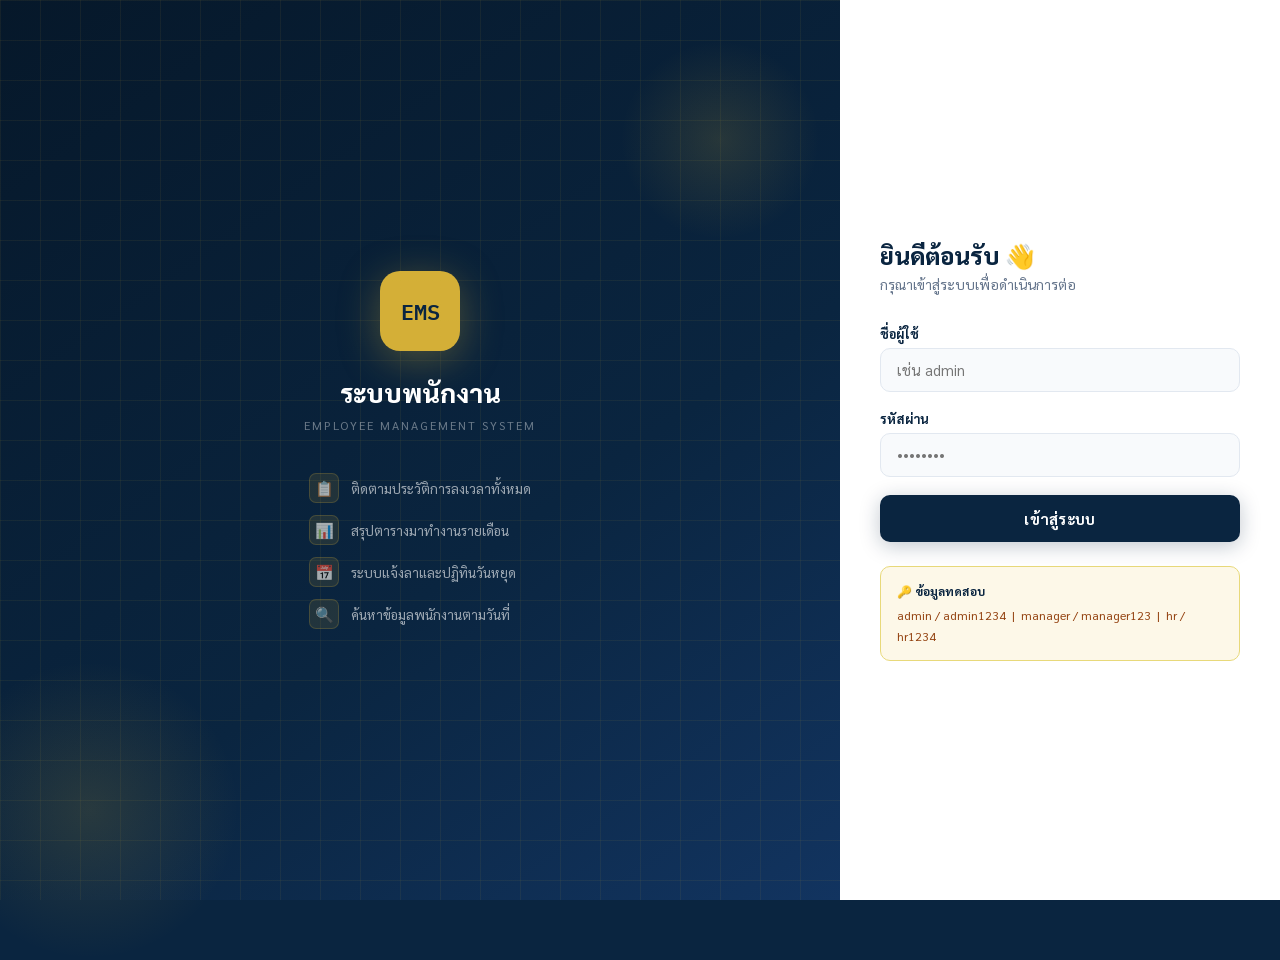
==== pages/advance.html @ 47a63847 "Add files via upload" ====
<!DOCTYPE html>
<html lang="th">
<head>
  <meta charset="UTF-8">
  <meta name="viewport" content="width=device-width, initial-scale=1.0">
  <title>เบิกเงินล่วงหน้า — ระบบพนักงาน</title>
  <link href="https://fonts.googleapis.com/css2?family=Sarabun:wght@300;400;500;600;700;800&display=swap" rel="stylesheet">
  <link rel="stylesheet" href="../css/main.css">
  <link rel="stylesheet" href="../css/pages.css">
  <style>
    /* ── Advance-specific styles ── */
    .adv-alert {
      display: none;
      padding: 12px 16px;
      border-radius: 10px;
      font-size: 13px;
      font-weight: 600;
      margin-bottom: 16px;
    }
    .adv-alert.success { background: #dcfce7; color: #166534; border: 1px solid #bbf7d0; }
    .adv-alert.error   { background: #fee2e2; color: #991b1b; border: 1px solid #fecaca; }

    .amount-wrap {
      position: relative;
    }
    .amount-wrap::before {
      content: "฿";
      position: absolute;
      left: 14px; top: 50%; transform: translateY(-50%);
      font-size: 16px; font-weight: 700; color: #1e3a5f;
      pointer-events: none;
    }
    .amount-wrap input {
      padding-left: 32px !important;
    }

    .adv-history-wrap {
      margin-top: 28px;
    }
    .adv-history-table {
      width: 100%;
      border-collapse: collapse;
      font-size: 13px;
    }
    .adv-history-table th {
      background: #1e3a5f;
      color: #fff;
      font-weight: 700;
      padding: 10px 14px;
      text-align: left;
      white-space: nowrap;
    }
    .adv-history-table th:first-child { border-radius: 8px 0 0 0; }
    .adv-history-table th:last-child  { border-radius: 0 8px 0 0; }
    .adv-history-table td {
      padding: 10px 14px;
      border-bottom: 1px solid #f1f5f9;
      vertical-align: middle;
    }
    .adv-history-table tr:last-child td { border-bottom: none; }
    .adv-history-table tr:hover td { background: #f8fafc; }

    .adv-badge {
      display: inline-block;
      padding: 3px 10px;
      border-radius: 20px;
      font-size: 11px;
      font-weight: 700;
    }
    .adv-badge.sent    { background: #dcfce7; color: #166534; }
    .adv-badge.pending { background: #fef9c3; color: #92400e; }

    .info-cards {
      display: grid;
      grid-template-columns: repeat(auto-fit, minmax(200px, 1fr));
      gap: 16px;
      margin-bottom: 24px;
    }
    .info-card {
      background: #fff;
      border: 1px solid #e2e8f0;
      border-radius: 12px;
      padding: 18px 20px;
      display: flex;
      align-items: center;
      gap: 14px;
    }
    .info-card-icon {
      font-size: 28px;
      flex-shrink: 0;
    }
    .info-card-label { font-size: 11px; color: #64748b; font-weight: 600; }
    .info-card-value { font-size: 20px; font-weight: 800; color: #1e3a5f; }

    @media (max-width: 600px) {
      .adv-history-table { font-size: 12px; }
      .adv-history-table th, .adv-history-table td { padding: 8px 10px; }
    }
  </style>
</head>
<body>
<script src="../js/config.js"></script>
<script src="../js/auth.js"></script>
<script src="../js/api.js"></script>
<script>
(function(){
  try { if (!JSON.parse(sessionStorage.getItem(CONFIG.SESSION_KEY))) throw 0; }
  catch(e) { window.location.href = "../index.html"; }
})();
</script>

<div class="app-shell">

  <!-- ── SIDEBAR ── -->
  <aside class="sidebar" id="sidebar">
    <div class="sidebar-logo">
      <div class="sidebar-logo-mark">EMS</div>
      <div class="sidebar-logo-text">
        <div class="title">ระบบพนักงาน</div>
        <div class="sub">Management System</div>
      </div>
    </div>
    <nav class="sidebar-nav">
      <div class="nav-section-label">หลัก</div>
      <a href="dashboard.html"  class="nav-item"><span class="nav-icon">🏠</span>แดชบอร์ด</a>
      <div class="nav-section-label">รายงาน</div>
      <a href="attendance.html" class="nav-item"><span class="nav-icon">📊</span>สรุปตารางมาทำงาน</a>
      <a href="search.html"     class="nav-item"><span class="nav-icon">🔍</span>ค้นหาตามวันที่</a>
      <a href="employee.html"   class="nav-item"><span class="nav-icon">📋</span>ประวัติทั้งหมด</a>
      <div class="nav-section-label">จัดการ</div>
      <a href="leave.html"      class="nav-item"><span class="nav-icon">🏖️</span>แจ้งลา & ปฏิทิน</a>
      <a href="advance.html"    class="nav-item active"><span class="nav-icon">💵</span>เบิกเงินล่วงหน้า</a>
    </nav>
    <div class="sidebar-footer">
      <div class="sidebar-user">
        <div class="avatar" id="user-avatar">A</div>
        <div class="uinfo">
          <div class="uname" id="user-name">—</div>
          <div class="urole" id="user-role">—</div>
        </div>
      </div>
      <button class="logout-btn" onclick="doLogout()">🚪 ออกจากระบบ</button>
    </div>
  </aside>

  <!-- ── MAIN ── -->
  <div class="main-content">
    <header class="topbar">
      <div class="topbar-title">💵 เบิกเงินล่วงหน้า (Salary Advance)</div>
      <div class="topbar-right">
        <span class="topbar-date" id="topbar-date"></span>
      </div>
    </header>

    <main class="page-content">

      <div class="page-header">
        <h1>ระบบเบิกเงินล่วงหน้า</h1>
        <p>ยื่นคำขอเบิกเงินเดือนล่วงหน้าสำหรับพนักงาน</p>
      </div>

      <!-- ── Info cards ── -->
      <div class="info-cards">
        <div class="info-card">
          <div class="info-card-icon">📋</div>
          <div>
            <div class="info-card-label">คำขอวันนี้</div>
            <div class="info-card-value" id="adv-count-today">—</div>
          </div>
        </div>
        <div class="info-card">
          <div class="info-card-icon">💰</div>
          <div>
            <div class="info-card-label">ยอดรวมวันนี้ (บาท)</div>
            <div class="info-card-value" id="adv-sum-today">—</div>
          </div>
        </div>
      </div>

      <!-- ── Form card ── -->
      <div class="form-card">
        <div class="form-card-header">✍️ ฟอร์มขอเบิกเงินล่วงหน้า</div>
        <div class="form-body">

          <!-- Alert -->
          <div class="adv-alert" id="adv-alert"></div>

          <div class="form-grid">
            <!-- ชื่อพนักงาน -->
            <div class="form-group">
              <label for="adv-name">ชื่อ-นามสกุลพนักงาน</label>
              <input type="text"
                     id="adv-name"
                     list="emp-datalist"
                     placeholder="เช่น สมชาย ใจดี"
                     autocomplete="off">
              <datalist id="emp-datalist"></datalist>
            </div>

            <!-- จำนวนเงิน -->
            <div class="form-group">
              <label for="adv-amount">จำนวนเงินที่ขอเบิก (บาท)</label>
              <div class="amount-wrap">
                <input type="number"
                       id="adv-amount"
                       min="1"
                       step="0.01"
                       placeholder="0.00">
              </div>
            </div>

            <!-- วันที่ -->
            <div class="form-group">
              <label for="adv-date">วันที่ขอเบิก</label>
              <input type="date" id="adv-date">
            </div>

            <!-- เหตุผล -->
            <div class="form-group full">
              <label for="adv-reason">เหตุผลการเบิก</label>
              <input type="text"
                     id="adv-reason"
                     placeholder="เช่น ค่าใช้จ่ายฉุกเฉิน / ค่ารักษาพยาบาล">
            </div>
          </div>

          <button class="submit-btn" id="advance-submit-btn" style="margin-top:8px">
            📤 ส่งคำขอเบิก
          </button>
        </div>
      </div>

      <!-- ── History table ── -->
      <div class="adv-history-wrap form-card" id="adv-history-wrap" style="display:none">
        <div class="form-card-header">📋 ประวัติคำขอในเซสชันนี้</div>
        <div class="form-body" style="padding-top:0">
          <div style="overflow-x:auto">
            <table class="adv-history-table">
              <thead>
                <tr>
                  <th>วันที่</th>
                  <th>ชื่อพนักงาน</th>
                  <th>จำนวน (บาท)</th>
                  <th>เหตุผล</th>
                  <th>สถานะ</th>
                </tr>
              </thead>
              <tbody id="adv-history-body"></tbody>
            </table>
          </div>
        </div>
      </div>

    </main>
  </div>
</div>

<script src="../js/advance.js"></script>
<script>
  // ── User info ────────────────────────────────────────────────
  (function(){
    try {
      const s = JSON.parse(sessionStorage.getItem(CONFIG.SESSION_KEY));
      if (!s) return;
      document.getElementById("user-avatar").textContent = s.name.charAt(0);
      document.getElementById("user-name").textContent   = s.name;
      document.getElementById("user-role").textContent   = s.role;
    } catch(e){}
  })();

  // ── Date topbar ──────────────────────────────────────────────
  function updateDate() {
    const el = document.getElementById("topbar-date");
    if (el) el.textContent = new Date().toLocaleDateString("th-TH",
      { weekday:"long", year:"numeric", month:"long", day:"numeric" });
  }
  updateDate(); setInterval(updateDate, 60_000);

  function doLogout() {
    sessionStorage.removeItem(CONFIG.SESSION_KEY);
    window.location.href = "../index.html";
  }

  // ── Info cards (นับจาก history) ─────────────────────────────
  function updateInfoCards() {
    try {
      const today = new Date().toISOString().slice(0, 10);
      const hist  = JSON.parse(sessionStorage.getItem("advance_history")) || [];
      const todayItems = hist.filter(h => h.requestDate === today);
      const sum = todayItems.reduce((acc, h) => acc + (+h.amount || 0), 0);

      const countEl = document.getElementById("adv-count-today");
      const sumEl   = document.getElementById("adv-sum-today");
      if (countEl) countEl.textContent = todayItems.length;
      if (sumEl)   sumEl.textContent   = sum.toLocaleString("th-TH",
        { minimumFractionDigits: 0, maximumFractionDigits: 0 });
    } catch {}
  }

  // ── Init ─────────────────────────────────────────────────────
  window.addEventListener("load", async () => {
    updateInfoCards();
    await AdvancePage.init();
    // อัปเดต cards หลัง init (history อาจโหลดแล้ว)
    updateInfoCards();

    // อัปเดต cards ทุกครั้งที่มีการส่งฟอร์ม
    document.getElementById("advance-submit-btn")?.addEventListener("click", () => {
      setTimeout(updateInfoCards, 800);
    });
  });
</script>
</body>
</html>
---- css/main.css ----
/* ============================================================
   main.css — โทนสีน้ำเงิน-ทอง | Global styles + Layout
   ============================================================ */

@import url('https://fonts.googleapis.com/css2?family=Sarabun:wght@300;400;500;600;700;800&family=IBM+Plex+Sans+Thai:wght@400;500;600;700&display=swap');

/* ─── Tokens ─────────────────────────────────────────────── */
:root {
  --blue:         #0A2540;
  --blue-hover:   #06182a;
  --blue-mid:     #123460;
  --gold:         #D4AF37;
  --gold-hover:   #b5952f;
  --gold-light:   #fdf8e8;
  --gold-pale:    #faf3d0;
  --bg:           #F0F4F8;
  --surface:      #FFFFFF;
  --border:       #E2E8F0;
  --text:         #1e293b;
  --muted:        #64748b;
  --red:          #ef4444;
  --green:        #22c55e;
  --yellow:       #eab308;
  --orange:       #f97316;
  --sidebar-w:    240px;
  --radius:       12px;
  --shadow:       0 4px 24px rgba(10,37,64,.08);
  --shadow-md:    0 8px 32px rgba(10,37,64,.12);
}

/* ─── Reset ────────────────────────────────────────────────── */
*, *::before, *::after { margin: 0; padding: 0; box-sizing: border-box; }
html { font-size: 15px; scroll-behavior: smooth; }
body {
  font-family: 'Sarabun', 'IBM Plex Sans Thai', sans-serif;
  background: var(--bg);
  color: var(--text);
  min-height: 100vh;
  line-height: 1.6;
}
a { color: inherit; text-decoration: none; }

/* ─── Layout shell ─────────────────────────────────────────── */
.app-shell {
  display: flex;
  min-height: 100vh;
}

/* ─── Sidebar ──────────────────────────────────────────────── */
.sidebar {
  width: var(--sidebar-w);
  background: var(--blue);
  display: flex;
  flex-direction: column;
  position: fixed;
  top: 0; left: 0; bottom: 0;
  z-index: 50;
  box-shadow: 4px 0 24px rgba(0,0,0,.18);
  transition: transform .3s ease;
}

.sidebar-logo {
  padding: 28px 20px 22px;
  border-bottom: 1px solid rgba(255,255,255,.08);
  display: flex; align-items: center; gap: 12px;
}
.sidebar-logo-mark {
  width: 40px; height: 40px; border-radius: 10px;
  background: var(--gold);
  display: flex; align-items: center; justify-content: center;
  font-weight: 800; font-size: 15px; color: var(--blue);
  letter-spacing: 0;
  flex-shrink: 0;
}
.sidebar-logo-text { color: #fff; }
.sidebar-logo-text .title  { font-size: 14px; font-weight: 700; line-height: 1.2; }
.sidebar-logo-text .sub    { font-size: 10px; color: rgba(255,255,255,.45); letter-spacing: .8px; text-transform: uppercase; }

.sidebar-nav { flex: 1; padding: 16px 12px; overflow-y: auto; }
.nav-section-label {
  font-size: 10px; font-weight: 700; letter-spacing: 1.5px;
  text-transform: uppercase; color: rgba(255,255,255,.3);
  padding: 14px 10px 6px;
}
.nav-item {
  display: flex; align-items: center; gap: 10px;
  padding: 10px 12px; border-radius: 8px;
  color: rgba(255,255,255,.65); font-size: 14px; font-weight: 500;
  cursor: pointer; transition: all .2s;
  margin-bottom: 2px;
  text-decoration: none;
}
.nav-item:hover { background: rgba(255,255,255,.07); color: #fff; }
.nav-item.active { background: var(--gold); color: var(--blue); font-weight: 700; }
.nav-item .nav-icon { font-size: 16px; width: 20px; text-align: center; flex-shrink: 0; }

.sidebar-footer {
  padding: 16px 12px;
  border-top: 1px solid rgba(255,255,255,.08);
}
.sidebar-user {
  display: flex; align-items: center; gap: 10px;
  padding: 10px 12px; border-radius: 8px;
  background: rgba(255,255,255,.06);
  margin-bottom: 8px;
}
.sidebar-user .avatar {
  width: 32px; height: 32px; border-radius: 50%;
  background: var(--gold); color: var(--blue);
  display: flex; align-items: center; justify-content: center;
  font-weight: 800; font-size: 13px; flex-shrink: 0;
}
.sidebar-user .uinfo .uname { font-size: 13px; font-weight: 600; color: #fff; }
.sidebar-user .uinfo .urole { font-size: 10px; color: rgba(255,255,255,.4); }
.logout-btn {
  display: flex; align-items: center; gap: 8px;
  padding: 9px 12px; border-radius: 8px;
  color: rgba(255,255,255,.5); font-size: 13px;
  cursor: pointer; transition: all .2s; width: 100%;
  background: none; border: none; font-family: inherit;
}
.logout-btn:hover { background: rgba(239,68,68,.15); color: #ef4444; }

/* ─── Main content area ────────────────────────────────────── */
.main-content {
  margin-left: var(--sidebar-w);
  flex: 1;
  display: flex;
  flex-direction: column;
  min-height: 100vh;
}

/* ─── Top bar ──────────────────────────────────────────────── */
.topbar {
  background: var(--surface);
  border-bottom: 1px solid var(--border);
  padding: 0 28px;
  height: 60px;
  display: flex; align-items: center; justify-content: space-between;
  position: sticky; top: 0; z-index: 40;
  box-shadow: 0 1px 8px rgba(0,0,0,.04);
}
.topbar-title { font-size: 16px; font-weight: 700; color: var(--blue); }
.topbar-right  { display: flex; align-items: center; gap: 12px; }
.topbar-date   { font-size: 13px; color: var(--muted); }

.refresh-btn {
  background: var(--gold-light); border: 1px solid var(--gold);
  color: var(--blue); padding: 7px 16px; border-radius: 8px;
  cursor: pointer; font-size: 13px; font-weight: 600;
  font-family: inherit; transition: all .2s;
  display: flex; align-items: center; gap: 6px;
}
.refresh-btn:hover { background: var(--gold); }
.refresh-btn.loading { opacity: .6; pointer-events: none; }

/* ─── Page content ─────────────────────────────────────────── */
.page-content {
  padding: 28px;
  flex: 1;
}
.page-header { margin-bottom: 24px; }
.page-header h1 { font-size: 22px; font-weight: 800; color: var(--blue); }
.page-header p  { font-size: 13px; color: var(--muted); margin-top: 2px; }

/* ─── Cards / summary boxes ───────────────────────────────── */
.stat-cards { display: grid; grid-template-columns: repeat(4, 1fr); gap: 16px; margin-bottom: 24px; }
.stat-card {
  background: var(--surface); border-radius: var(--radius);
  padding: 18px 20px; border: 1px solid var(--border);
  box-shadow: var(--shadow);
  display: flex; align-items: center; gap: 14px;
  position: relative; overflow: hidden;
}
.stat-card::before {
  content: ''; position: absolute; left: 0; top: 0; bottom: 0; width: 4px;
}
.stat-card.green::before  { background: var(--green); }
.stat-card.yellow::before { background: var(--yellow); }
.stat-card.orange::before { background: var(--orange); }
.stat-card.red::before    { background: var(--red); }

.stat-icon { font-size: 24px; flex-shrink: 0; }
.stat-info .stat-label { font-size: 12px; color: var(--muted); font-weight: 500; }
.stat-info .stat-value { font-size: 28px; font-weight: 800; color: var(--blue); line-height: 1; }
.stat-info .stat-unit  { font-size: 12px; color: var(--muted); }

/* ─── Tables ───────────────────────────────────────────────── */
.table-wrap {
  background: var(--surface); border-radius: var(--radius);
  border: 1px solid var(--border); box-shadow: var(--shadow);
  overflow: hidden;
}
.table-toolbar {
  padding: 16px 20px;
  border-bottom: 1px solid var(--border);
  display: flex; align-items: center; justify-content: space-between; flex-wrap: wrap; gap: 12px;
}
.table-toolbar h3 { font-size: 15px; font-weight: 700; color: var(--blue); }
.table-scroll { overflow-x: auto; -webkit-overflow-scrolling: touch; }

.data-table { width: 100%; border-collapse: separate; border-spacing: 0; font-size: 13.5px; }
.data-table th {
  background: var(--blue); color: var(--gold);
  padding: 11px 14px; font-weight: 600; text-align: left;
  white-space: nowrap; font-size: 13px; letter-spacing: .3px;
  position: sticky; top: 0;
}
.data-table td { padding: 10px 14px; border-bottom: 1px solid var(--border); white-space: nowrap; }
.data-table tbody tr:last-child td { border-bottom: none; }
.data-table tbody tr:hover { background: var(--gold-light); }

.map-link {
  display: inline-flex; align-items: center; gap: 5px;
  background: var(--gold-light); border: 1px solid #e8d97a;
  color: var(--blue); padding: 4px 10px; border-radius: 6px;
  font-size: 12px; font-weight: 600; transition: all .2s;
}
.map-link:hover { background: var(--gold); }

.badge-type {
  display: inline-block; padding: 3px 8px; border-radius: 5px;
  font-size: 12px; font-weight: 600;
  background: rgba(10,37,64,.06); color: var(--blue);
}

.empty-row { text-align: center; color: var(--muted); padding: 32px !important; }
.center    { text-align: center; }

/* ─── Selectors ────────────────────────────────────────────── */
.selector-row {
  display: flex; gap: 12px; flex-wrap: wrap;
  padding: 16px 20px; border-bottom: 1px solid var(--border); background: var(--gold-light);
}
select.ui-select {
  padding: 9px 14px; border: 1px solid var(--border);
  border-radius: 8px; font-family: inherit; font-size: 13px;
  color: var(--text); background: var(--surface);
  outline: none; cursor: pointer; transition: border-color .2s;
  min-width: 180px;
}
select.ui-select:focus { border-color: var(--gold); box-shadow: 0 0 0 3px rgba(212,175,55,.2); }

/* ─── Forms ─────────────────────────────────────────────────── */
.form-card {
  background: var(--surface); border-radius: var(--radius);
  border: 1px solid var(--border); box-shadow: var(--shadow);
  overflow: hidden; margin-bottom: 24px;
}
.form-card-header {
  padding: 16px 22px; background: var(--blue); color: #fff;
  font-size: 15px; font-weight: 700;
  display: flex; align-items: center; gap: 8px;
}
.form-body { padding: 22px; }
.form-grid { display: grid; grid-template-columns: 1fr 1fr; gap: 16px; }
.form-group { display: flex; flex-direction: column; gap: 5px; }
.form-group label { font-size: 13px; font-weight: 600; color: var(--blue); }
.form-group input,
.form-group select {
  padding: 10px 13px; border: 1px solid var(--border);
  border-radius: 8px; font-family: inherit; font-size: 14px;
  background: #fafafa; color: var(--text); outline: none;
  transition: all .2s;
}
.form-group input:focus,
.form-group select:focus {
  border-color: var(--gold); box-shadow: 0 0 0 3px rgba(212,175,55,.2); background: #fff;
}
.form-group.full { grid-column: 1 / -1; }

.submit-btn {
  width: 100%; padding: 13px; border: none; border-radius: 8px;
  background: var(--gold); color: var(--blue);
  font-family: inherit; font-size: 15px; font-weight: 700;
  cursor: pointer; transition: all .25s; margin-top: 4px;
  box-shadow: 0 4px 14px rgba(212,175,55,.3); letter-spacing: .3px;
}
.submit-btn:hover { background: var(--gold-hover); transform: translateY(-1px); box-shadow: 0 6px 18px rgba(212,175,55,.4); }
.submit-btn:disabled { opacity: .5; cursor: not-allowed; transform: none; }

/* ─── Calendar ─────────────────────────────────────────────── */
#calendar-container {
  background: var(--surface); padding: 16px; border-radius: var(--radius);
  border: 1px solid var(--border); box-shadow: var(--shadow);
}
.fc .fc-button-primary { background: var(--blue) !important; border-color: var(--blue) !important; border-radius: 6px; font-family: inherit; }
.fc .fc-button-primary:hover { background: var(--blue-hover) !important; }
.fc .fc-toolbar-title { color: var(--blue); font-weight: 800; font-size: 16px !important; }

/* ─── Responsive ───────────────────────────────────────────── */
@media (max-width: 1024px) {
  .stat-cards { grid-template-columns: repeat(2, 1fr); }
}
@media (max-width: 768px) {
  .sidebar { transform: translateX(-100%); }
  .sidebar.open { transform: translateX(0); }
  .main-content { margin-left: 0; }
  .stat-cards { grid-template-columns: 1fr 1fr; }
  .form-grid   { grid-template-columns: 1fr; }
  .page-content { padding: 16px; }
}
@media (max-width: 480px) {
  .stat-cards { grid-template-columns: 1fr; }
}
---- css/pages.css ----
/* ============================================================
   dashboard.css — หน้าแรก (today summary)
   ============================================================ */

.today-list {
  list-style: none;
}
.today-list li {
  display: flex;
  align-items: center;
  gap: 12px;
  padding: 10px 16px;
  border-bottom: 1px solid var(--border);
  font-size: 14px;
  transition: background .2s;
}
.today-list li:last-child { border-bottom: none; }
.today-list li:hover { background: var(--gold-light); }

.today-num {
  width: 24px; height: 24px;
  background: var(--blue); color: var(--gold);
  border-radius: 50%;
  font-size: 11px; font-weight: 700;
  display: inline-flex; align-items: center; justify-content: center;
  flex-shrink: 0;
}

.today-time {
  margin-left: auto;
  font-size: 12px; color: var(--muted);
  background: #f1f5f9; padding: 3px 8px; border-radius: 5px;
}

/* ─── Search page ───────────────────────────────────────────── */
.search-filter {
  background: var(--surface);
  border: 1px solid var(--border);
  border-radius: var(--radius);
  padding: 18px 20px;
  margin-bottom: 18px;
  box-shadow: var(--shadow);
  display: flex; align-items: flex-end; gap: 14px; flex-wrap: wrap;
}
.search-filter label {
  font-size: 13px; font-weight: 600; color: var(--blue);
  display: block; margin-bottom: 5px;
}
.search-filter input[type="date"] {
  padding: 9px 13px; border: 1px solid var(--border);
  border-radius: 8px; font-size: 14px; font-family: inherit;
  color: var(--text); outline: none; transition: border-color .2s;
  background: #fafafa;
}
.search-filter input[type="date"]:focus {
  border-color: var(--gold); box-shadow: 0 0 0 3px rgba(212,175,55,.2);
}

.result-badge {
  display: inline-flex; align-items: center; gap: 6px;
  background: var(--gold-light); border: 1px solid var(--gold);
  color: var(--blue); padding: 8px 16px; border-radius: 8px;
  font-size: 14px; font-weight: 600; margin-bottom: 14px;
}
.result-badge span { font-size: 22px; font-weight: 800; }

/* ─── Leave page calendar legend ───────────────────────────── */
.leave-legend {
  display: flex; gap: 14px; flex-wrap: wrap;
  padding: 12px 16px; font-size: 12px;
  border-bottom: 1px solid var(--border);
  background: #fafafa;
}
.leave-legend-item {
  display: flex; align-items: center; gap: 5px; color: var(--muted); font-weight: 500;
}
.leave-dot {
  width: 12px; height: 12px; border-radius: 50%;
}
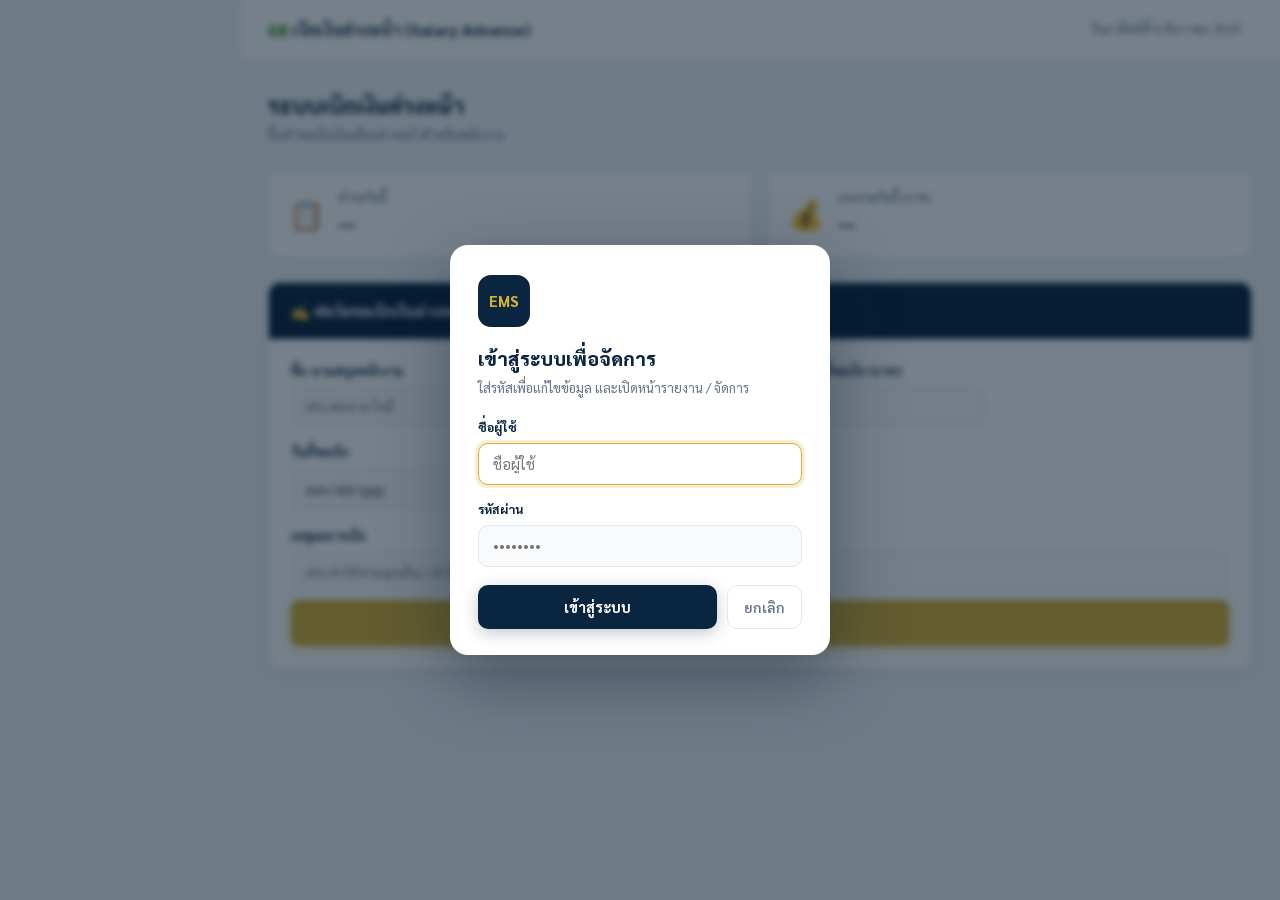
==== commit 0d10b045: "Add files via upload" ====
--- a/pages/advance.html
+++ b/pages/advance.html
@@ -101,47 +101,14 @@
 <body>
 <script src="../js/config.js"></script>
 <script src="../js/auth.js"></script>
+<script src="../js/shell.js"></script>
 <script src="../js/api.js"></script>
-<script>
-(function(){
-  try { if (!JSON.parse(sessionStorage.getItem(CONFIG.SESSION_KEY))) throw 0; }
-  catch(e) { window.location.href = "../index.html"; }
-})();
-</script>
+
 
 <div class="app-shell">
 
   <!-- ── SIDEBAR ── -->
-  <aside class="sidebar" id="sidebar">
-    <div class="sidebar-logo">
-      <div class="sidebar-logo-mark">EMS</div>
-      <div class="sidebar-logo-text">
-        <div class="title">ระบบพนักงาน</div>
-        <div class="sub">Management System</div>
-      </div>
-    </div>
-    <nav class="sidebar-nav">
-      <div class="nav-section-label">หลัก</div>
-      <a href="dashboard.html"  class="nav-item"><span class="nav-icon">🏠</span>แดชบอร์ด</a>
-      <div class="nav-section-label">รายงาน</div>
-      <a href="attendance.html" class="nav-item"><span class="nav-icon">📊</span>สรุปตารางมาทำงาน</a>
-      <a href="search.html"     class="nav-item"><span class="nav-icon">🔍</span>ค้นหาตามวันที่</a>
-      <a href="employee.html"   class="nav-item"><span class="nav-icon">📋</span>ประวัติทั้งหมด</a>
-      <div class="nav-section-label">จัดการ</div>
-      <a href="leave.html"      class="nav-item"><span class="nav-icon">🏖️</span>แจ้งลา & ปฏิทิน</a>
-      <a href="advance.html"    class="nav-item active"><span class="nav-icon">💵</span>เบิกเงินล่วงหน้า</a>
-    </nav>
-    <div class="sidebar-footer">
-      <div class="sidebar-user">
-        <div class="avatar" id="user-avatar">A</div>
-        <div class="uinfo">
-          <div class="uname" id="user-name">—</div>
-          <div class="urole" id="user-role">—</div>
-        </div>
-      </div>
-      <button class="logout-btn" onclick="doLogout()">🚪 ออกจากระบบ</button>
-    </div>
-  </aside>
+  <div id="sidebar-mount"></div>
 
   <!-- ── MAIN ── -->
   <div class="main-content">
@@ -149,6 +116,7 @@
       <div class="topbar-title">💵 เบิกเงินล่วงหน้า (Salary Advance)</div>
       <div class="topbar-right">
         <span class="topbar-date" id="topbar-date"></span>
+        <span class="topbar-auth" id="topbar-auth"></span>
       </div>
     </header>
 
@@ -257,17 +225,6 @@
 
 <script src="../js/advance.js"></script>
 <script>
-  // ── User info ────────────────────────────────────────────────
-  (function(){
-    try {
-      const s = JSON.parse(sessionStorage.getItem(CONFIG.SESSION_KEY));
-      if (!s) return;
-      document.getElementById("user-avatar").textContent = s.name.charAt(0);
-      document.getElementById("user-name").textContent   = s.name;
-      document.getElementById("user-role").textContent   = s.role;
-    } catch(e){}
-  })();
-
   // ── Date topbar ──────────────────────────────────────────────
   function updateDate() {
     const el = document.getElementById("topbar-date");
@@ -276,11 +233,6 @@
   }
   updateDate(); setInterval(updateDate, 60_000);
 
-  function doLogout() {
-    sessionStorage.removeItem(CONFIG.SESSION_KEY);
-    window.location.href = "../index.html";
-  }
-
   // ── Info cards (นับจาก history) ─────────────────────────────
   function updateInfoCards() {
     try {
@@ -299,6 +251,8 @@
 
   // ── Init ─────────────────────────────────────────────────────
   window.addEventListener("load", async () => {
+    if(!Auth.isLoggedIn()){ Auth.requirePage(()=>location.reload()); return; }
+    Shell.mount({ active:"advance" });
     updateInfoCards();
     await AdvancePage.init();
     // อัปเดต cards หลัง init (history อาจโหลดแล้ว)
--- a/css/main.css
+++ b/css/main.css
@@ -303,3 +303,201 @@
 @media (max-width: 480px) {
   .stat-cards { grid-template-columns: 1fr; }
 }
+
+/* ============================================================
+   เพิ่มเติม: เมนูมือถือ / กล่องล็อกอิน / สถานะผู้เยี่ยมชม / lock
+   ============================================================ */
+
+/* ─── ปุ่มเมนูมือถือ (☰) ─── */
+.mobile-menu-btn {
+  display: none;
+  position: fixed; top: 11px; left: 12px; z-index: 60;
+  width: 40px; height: 40px; border-radius: 10px;
+  border: 1px solid var(--border); background: var(--surface);
+  color: var(--blue); font-size: 20px; line-height: 1;
+  cursor: pointer; box-shadow: 0 2px 10px rgba(10,37,64,.12);
+  align-items: center; justify-content: center;
+}
+.mobile-menu-btn:active { transform: scale(.95); }
+
+.sidebar-backdrop {
+  display: none; position: fixed; inset: 0;
+  background: rgba(10,37,64,.45); z-index: 45;
+  opacity: 0; transition: opacity .25s;
+}
+.sidebar-backdrop.show { display: block; opacity: 1; }
+
+/* ─── เมนู: lock + ผู้เยี่ยมชม + ปุ่มเข้าสู่ระบบ ─── */
+.nav-item .nav-text { flex: 1; }
+.nav-lock { font-size: 12px; opacity: .8; margin-left: auto; }
+
+.sidebar-guest {
+  font-size: 12px; line-height: 1.5; color: rgba(255,255,255,.75);
+  background: rgba(255,255,255,.06); border-radius: 8px;
+  padding: 10px 12px; margin-bottom: 10px;
+}
+.sidebar-guest span { color: rgba(255,255,255,.45); font-size: 11px; }
+
+.login-cta {
+  display: flex; align-items: center; justify-content: center; gap: 8px;
+  width: 100%; padding: 11px 12px; border-radius: 8px; border: none;
+  background: var(--gold); color: var(--blue);
+  font-family: inherit; font-size: 13.5px; font-weight: 700;
+  cursor: pointer; transition: all .2s;
+}
+.login-cta:hover { background: var(--gold-hover); }
+
+/* ─── หัวข้อมุมขวาบน: แสดงสถานะ/ปุ่ม ─── */
+.topbar-auth {
+  display: inline-flex; align-items: center; gap: 8px;
+  font-size: 12.5px; font-weight: 600;
+}
+.topbar-auth .chip-guest { color: var(--muted); }
+.topbar-auth .chip-user  { color: var(--blue); }
+.topbar-auth button {
+  border: 1px solid var(--gold); background: var(--gold-light);
+  color: var(--blue); padding: 6px 12px; border-radius: 8px;
+  font-family: inherit; font-size: 12.5px; font-weight: 700; cursor: pointer;
+  transition: all .2s;
+}
+.topbar-auth button:hover { background: var(--gold); }
+
+/* ─── กล่องล็อกอิน (Login Modal) ─── */
+.auth-modal-overlay {
+  position: fixed; inset: 0; z-index: 9998;
+  background: rgba(6,24,42,.55); backdrop-filter: blur(3px);
+  display: none; align-items: center; justify-content: center; padding: 18px;
+}
+.auth-modal-overlay.show { display: flex; }
+.auth-modal {
+  width: 380px; max-width: 100%;
+  background: #fff; border-radius: 18px; padding: 30px 28px 26px;
+  box-shadow: 0 24px 70px rgba(6,24,42,.4);
+  animation: authIn .2s ease;
+}
+@keyframes authIn { from{transform:translateY(10px) scale(.97);opacity:0} to{transform:none;opacity:1} }
+.auth-modal-mark {
+  width: 52px; height: 52px; border-radius: 13px; background: var(--blue);
+  color: var(--gold); display: flex; align-items: center; justify-content: center;
+  font-weight: 800; font-size: 15px; margin-bottom: 16px;
+}
+.auth-modal h2 { font-size: 19px; font-weight: 800; color: var(--blue); }
+.auth-modal-sub { font-size: 13px; color: var(--muted); margin: 4px 0 18px; }
+.auth-modal label {
+  display: block; font-size: 12.5px; font-weight: 700; color: var(--blue);
+  margin: 0 0 6px;
+}
+.auth-modal input {
+  width: 100%; padding: 11px 14px; margin-bottom: 14px;
+  border: 1.5px solid var(--border); border-radius: 10px;
+  font-family: inherit; font-size: 14.5px; background: #f8fafc; color: var(--text);
+  outline: none; transition: all .2s;
+}
+.auth-modal input:focus {
+  border-color: var(--gold); background: #fff; box-shadow: 0 0 0 3px rgba(212,175,55,.22);
+}
+.auth-error {
+  display: none; align-items: center; gap: 8px;
+  background: #fef2f2; border: 1px solid #fecaca; color: #dc2626;
+  padding: 9px 13px; border-radius: 9px; font-size: 12.5px; margin-bottom: 14px;
+}
+.auth-error.show { display: flex; }
+.auth-actions { display: flex; gap: 10px; margin-top: 4px; }
+.auth-btn-primary {
+  flex: 1; padding: 12px; border: none; border-radius: 10px;
+  background: var(--blue); color: #fff; font-family: inherit;
+  font-size: 14.5px; font-weight: 700; cursor: pointer; transition: all .2s;
+  box-shadow: 0 4px 16px rgba(10,37,64,.25);
+}
+.auth-btn-primary:hover { background: var(--blue-hover); transform: translateY(-1px); }
+.auth-btn-ghost {
+  padding: 12px 16px; border: 1.5px solid var(--border); border-radius: 10px;
+  background: #fff; color: var(--muted); font-family: inherit;
+  font-size: 14px; font-weight: 600; cursor: pointer; transition: all .2s;
+}
+.auth-btn-ghost:hover { background: #f1f5f9; }
+
+/* ─── Responsive: เปิดปุ่มเมนูมือถือ + เว้นที่หัวข้อ ─── */
+@media (max-width: 768px) {
+  .mobile-menu-btn { display: flex; }
+  .sidebar { box-shadow: 8px 0 40px rgba(0,0,0,.3); }
+  .topbar { padding-left: 64px; }
+  .topbar-title { font-size: 15px; }
+  .auth-modal { padding: 26px 20px 22px; }
+}
+@media (max-width: 480px) {
+  .topbar-date { display: none; }
+}
+
+/* ─── โฟกัสคีย์บอร์ด (เข้าถึงง่ายขึ้น) ─── */
+.nav-item:focus-visible,
+.login-cta:focus-visible,
+.logout-btn:focus-visible,
+.refresh-btn:focus-visible,
+.auth-btn-primary:focus-visible {
+  outline: 2px solid var(--gold); outline-offset: 2px;
+}
+@media (prefers-reduced-motion: reduce) {
+  * { animation: none !important; transition: none !important; }
+}
+
+/* ============================================================
+   พับ/กางเมนู (Collapsible sidebar) — เฉพาะจอคอม (≥769px)
+   ============================================================ */
+
+/* ปุ่มพับ/กาง ลอยอยู่ขอบขวาของ sidebar */
+.sidebar-collapse-btn {
+  display: none;                 /* แสดงเฉพาะจอคอมผ่าน media ด้านล่าง */
+  position: fixed; top: 26px;
+  left: calc(var(--sidebar-w) - 13px);
+  width: 26px; height: 26px; border-radius: 50%;
+  background: var(--gold); color: var(--blue);
+  border: 2px solid var(--bg);
+  align-items: center; justify-content: center;
+  font-size: 16px; font-weight: 800; line-height: 1;
+  cursor: pointer; z-index: 60;
+  box-shadow: 0 2px 8px rgba(10,37,64,.25);
+  transition: left .28s ease, background .2s;
+}
+.sidebar-collapse-btn:hover  { background: var(--gold-hover); }
+.sidebar-collapse-btn:active { transform: scale(.92); }
+
+/* เพิ่มทรานสิชันให้พับ/กางลื่น */
+.sidebar      { transition: transform .3s ease, width .28s ease; }
+.main-content { transition: margin-left .28s ease; }
+
+@media (min-width: 769px) {
+  :root { --sidebar-w-collapsed: 76px; }
+
+  .sidebar-collapse-btn { display: flex; }
+
+  /* ── สถานะพับ ── */
+  body.sidebar-collapsed .sidebar       { width: var(--sidebar-w-collapsed); }
+  body.sidebar-collapsed .main-content  { margin-left: var(--sidebar-w-collapsed); }
+  body.sidebar-collapsed .sidebar-collapse-btn { left: calc(var(--sidebar-w-collapsed) - 13px); }
+
+  /* ซ่อนข้อความ เหลือไอคอน */
+  body.sidebar-collapsed .sidebar-logo-text,
+  body.sidebar-collapsed .nav-text,
+  body.sidebar-collapsed .nav-lock,
+  body.sidebar-collapsed .nav-section-label,
+  body.sidebar-collapsed .sidebar-user .uinfo,
+  body.sidebar-collapsed .sidebar-guest,
+  body.sidebar-collapsed .btn-label {
+    display: none;
+  }
+
+  /* จัดกึ่งกลางตอนพับ */
+  body.sidebar-collapsed .sidebar-logo { justify-content: center; padding: 24px 0 20px; }
+  body.sidebar-collapsed .sidebar-nav  { padding: 16px 10px; }
+  body.sidebar-collapsed .nav-item     { justify-content: center; padding: 11px 0; }
+  body.sidebar-collapsed .nav-item .nav-icon { width: auto; }
+  body.sidebar-collapsed .sidebar-footer { padding: 14px 10px; }
+  body.sidebar-collapsed .sidebar-user {
+    justify-content: center; padding: 8px 0; background: none; margin-bottom: 6px;
+  }
+  body.sidebar-collapsed .logout-btn,
+  body.sidebar-collapsed .login-cta {
+    justify-content: center; padding: 10px 0; gap: 0;
+  }
+}
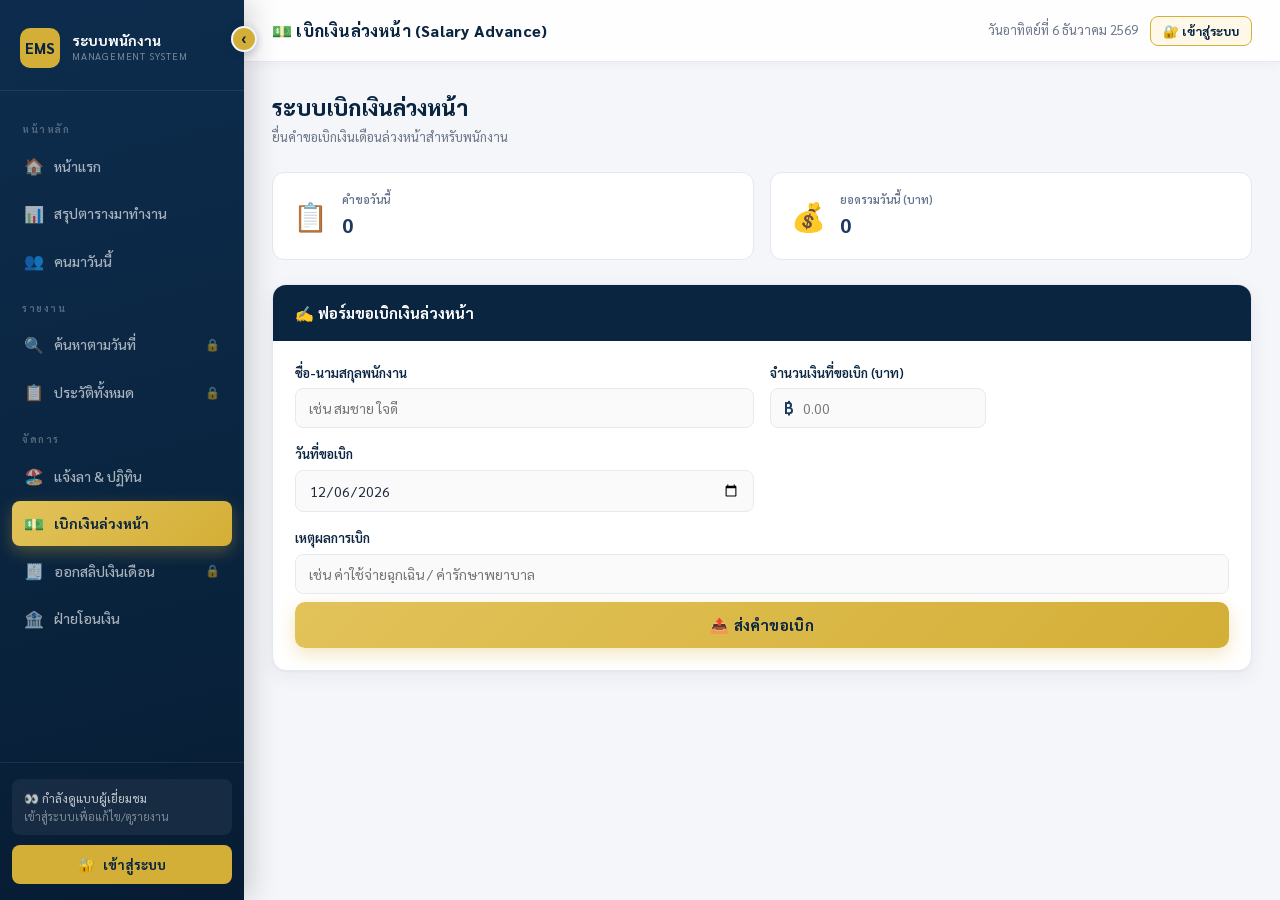
==== commit 6083fe10: "Add files via upload" ====
--- a/pages/advance.html
+++ b/pages/advance.html
@@ -69,6 +69,27 @@
     }
     .adv-badge.sent    { background: #dcfce7; color: #166534; }
     .adv-badge.pending { background: #fef9c3; color: #92400e; }
+    .adv-badge.paid    { background: #dcfce7; color: #166534; }
+
+    .adv-transfer-btn {
+      border: none; cursor: pointer;
+      background: #1e3a5f; color: #fff;
+      padding: 6px 13px; border-radius: 8px;
+      font-family: 'Sarabun', sans-serif; font-size: 12px; font-weight: 700;
+      white-space: nowrap; transition: background .15s;
+    }
+    .adv-transfer-btn:hover:not(:disabled) { background: #16304f; }
+    .adv-transfer-btn:disabled { opacity: .6; cursor: default; }
+    .adv-paid-note { color: #94a3b8; font-size: 12px; }
+    .adv-del-btn {
+      border: 1px solid #fecaca; cursor: pointer;
+      background: #fff5f5; color: #dc2626;
+      padding: 6px 11px; border-radius: 8px;
+      font-family: 'Sarabun', sans-serif; font-size: 12px; font-weight: 700;
+      white-space: nowrap; transition: .15s;
+    }
+    .adv-del-btn:hover:not(:disabled) { background: #fee2e2; }
+    .adv-del-btn:disabled { opacity: .6; cursor: default; }
 
     .info-cards {
       display: grid;
@@ -103,6 +124,7 @@
 <script src="../js/auth.js"></script>
 <script src="../js/shell.js"></script>
 <script src="../js/api.js"></script>
+<script src="../js/ui-modal.js"></script>
 
 
 <div class="app-shell">
@@ -200,17 +222,19 @@
 
       <!-- ── History table ── -->
       <div class="adv-history-wrap form-card" id="adv-history-wrap" style="display:none">
-        <div class="form-card-header">📋 ประวัติคำขอในเซสชันนี้</div>
+        <div class="form-card-header">📋 ประวัติคำขอเบิก (ทั้งหมด)</div>
         <div class="form-body" style="padding-top:0">
           <div style="overflow-x:auto">
             <table class="adv-history-table">
               <thead>
                 <tr>
-                  <th>วันที่</th>
+                  <th>วันที่ขอเบิก</th>
                   <th>ชื่อพนักงาน</th>
                   <th>จำนวน (บาท)</th>
                   <th>เหตุผล</th>
                   <th>สถานะ</th>
+                  <th>การโอน</th>
+                  <th>ลบ</th>
                 </tr>
               </thead>
               <tbody id="adv-history-body"></tbody>
@@ -251,7 +275,7 @@
 
   // ── Init ─────────────────────────────────────────────────────
   window.addEventListener("load", async () => {
-    if(!Auth.isLoggedIn()){ Auth.requirePage(()=>location.reload()); return; }
+    // หน้านี้เปิดสาธารณะ: ดูได้เลย แต่ต้องใส่รหัสผ่านพนักงานตอนกดส่งคำขอ
     Shell.mount({ active:"advance" });
     updateInfoCards();
     await AdvancePage.init();
--- a/css/main.css
+++ b/css/main.css
@@ -1,10 +1,5 @@
-/* ============================================================
-   main.css — โทนสีน้ำเงิน-ทอง | Global styles + Layout
-   ============================================================ */
-
 @import url('https://fonts.googleapis.com/css2?family=Sarabun:wght@300;400;500;600;700;800&family=IBM+Plex+Sans+Thai:wght@400;500;600;700&display=swap');
 
-/* ─── Tokens ─────────────────────────────────────────────── */
 :root {
   --blue:         #0A2540;
   --blue-hover:   #06182a;
@@ -13,49 +8,50 @@
   --gold-hover:   #b5952f;
   --gold-light:   #fdf8e8;
   --gold-pale:    #faf3d0;
-  --bg:           #F0F4F8;
+  --bg:           #F4F6FA;
   --surface:      #FFFFFF;
-  --border:       #E2E8F0;
+  --border:       #E6EAF0;
+  --border-soft:  #eef1f6;
   --text:         #1e293b;
-  --muted:        #64748b;
+  --muted:        #6b7688;
   --red:          #ef4444;
   --green:        #22c55e;
   --yellow:       #eab308;
   --orange:       #f97316;
-  --sidebar-w:    240px;
-  --radius:       12px;
-  --shadow:       0 4px 24px rgba(10,37,64,.08);
-  --shadow-md:    0 8px 32px rgba(10,37,64,.12);
-}
-
-/* ─── Reset ────────────────────────────────────────────────── */
+  --sidebar-w:    244px;
+  --radius:       14px;
+  --radius-sm:    10px;
+  --grad-blue:    linear-gradient(165deg, #0d2c4d 0%, #0A2540 55%, #071c33 100%);
+  --grad-gold:    linear-gradient(135deg, #e2c35a 0%, #D4AF37 100%);
+  --shadow:       0 1px 2px rgba(16,37,64,.04), 0 6px 20px rgba(16,37,64,.06);
+  --shadow-md:    0 4px 12px rgba(16,37,64,.08), 0 18px 40px rgba(16,37,64,.10);
+  --ring:         0 0 0 3px rgba(212,175,55,.28);
+}
+
 *, *::before, *::after { margin: 0; padding: 0; box-sizing: border-box; }
-html { font-size: 15px; scroll-behavior: smooth; }
+html { font-size: 15px; scroll-behavior: smooth; -webkit-text-size-adjust: 100%; }
 body {
   font-family: 'Sarabun', 'IBM Plex Sans Thai', sans-serif;
   background: var(--bg);
   color: var(--text);
   min-height: 100vh;
   line-height: 1.6;
+  -webkit-font-smoothing: antialiased;
+  text-rendering: optimizeLegibility;
 }
 a { color: inherit; text-decoration: none; }
 
-/* ─── Layout shell ─────────────────────────────────────────── */
-.app-shell {
-  display: flex;
-  min-height: 100vh;
-}
-
-/* ─── Sidebar ──────────────────────────────────────────────── */
+.app-shell { display: flex; min-height: 100vh; }
+
 .sidebar {
   width: var(--sidebar-w);
-  background: var(--blue);
+  background: var(--grad-blue);
   display: flex;
   flex-direction: column;
   position: fixed;
   top: 0; left: 0; bottom: 0;
   z-index: 50;
-  box-shadow: 4px 0 24px rgba(0,0,0,.18);
+  box-shadow: 4px 0 30px rgba(0,0,0,.20);
   transition: transform .3s ease;
 }
 
@@ -76,7 +72,11 @@
 .sidebar-logo-text .title  { font-size: 14px; font-weight: 700; line-height: 1.2; }
 .sidebar-logo-text .sub    { font-size: 10px; color: rgba(255,255,255,.45); letter-spacing: .8px; text-transform: uppercase; }
 
-.sidebar-nav { flex: 1; padding: 16px 12px; overflow-y: auto; }
+.sidebar-nav { flex: 1; padding: 16px 12px; overflow-y: auto; scrollbar-width: thin; scrollbar-color: rgba(255,255,255,.14) transparent; }
+.sidebar-nav::-webkit-scrollbar { width: 6px; }
+.sidebar-nav::-webkit-scrollbar-track { background: transparent; }
+.sidebar-nav::-webkit-scrollbar-thumb { background: rgba(255,255,255,.12); border-radius: 3px; }
+.sidebar-nav::-webkit-scrollbar-thumb:hover { background: rgba(255,255,255,.26); }
 .nav-section-label {
   font-size: 10px; font-weight: 700; letter-spacing: 1.5px;
   text-transform: uppercase; color: rgba(255,255,255,.3);
@@ -90,8 +90,8 @@
   margin-bottom: 2px;
   text-decoration: none;
 }
-.nav-item:hover { background: rgba(255,255,255,.07); color: #fff; }
-.nav-item.active { background: var(--gold); color: var(--blue); font-weight: 700; }
+.nav-item:hover { background: rgba(255,255,255,.08); color: #fff; }
+.nav-item.active { background: var(--grad-gold); color: var(--blue); font-weight: 700; box-shadow: 0 6px 16px rgba(212,175,55,.32); }
 .nav-item .nav-icon { font-size: 16px; width: 20px; text-align: center; flex-shrink: 0; }
 
 .sidebar-footer {
@@ -121,7 +121,6 @@
 }
 .logout-btn:hover { background: rgba(239,68,68,.15); color: #ef4444; }
 
-/* ─── Main content area ────────────────────────────────────── */
 .main-content {
   margin-left: var(--sidebar-w);
   flex: 1;
@@ -130,31 +129,30 @@
   min-height: 100vh;
 }
 
-/* ─── Top bar ──────────────────────────────────────────────── */
 .topbar {
-  background: var(--surface);
+  background: rgba(255,255,255,.85);
+  backdrop-filter: saturate(180%) blur(8px);
   border-bottom: 1px solid var(--border);
   padding: 0 28px;
-  height: 60px;
+  height: 62px;
   display: flex; align-items: center; justify-content: space-between;
   position: sticky; top: 0; z-index: 40;
-  box-shadow: 0 1px 8px rgba(0,0,0,.04);
-}
-.topbar-title { font-size: 16px; font-weight: 700; color: var(--blue); }
+  box-shadow: 0 1px 12px rgba(16,37,64,.05);
+}
+.topbar-title { font-size: 16px; font-weight: 800; color: var(--blue); letter-spacing: .2px; }
 .topbar-right  { display: flex; align-items: center; gap: 12px; }
 .topbar-date   { font-size: 13px; color: var(--muted); }
 
 .refresh-btn {
   background: var(--gold-light); border: 1px solid var(--gold);
-  color: var(--blue); padding: 7px 16px; border-radius: 8px;
-  cursor: pointer; font-size: 13px; font-weight: 600;
+  color: var(--blue); padding: 7px 16px; border-radius: var(--radius-sm);
+  cursor: pointer; font-size: 13px; font-weight: 700;
   font-family: inherit; transition: all .2s;
   display: flex; align-items: center; gap: 6px;
 }
-.refresh-btn:hover { background: var(--gold); }
+.refresh-btn:hover { background: var(--gold); transform: translateY(-1px); }
 .refresh-btn.loading { opacity: .6; pointer-events: none; }
 
-/* ─── Page content ─────────────────────────────────────────── */
 .page-content {
   padding: 28px;
   flex: 1;
@@ -163,15 +161,16 @@
 .page-header h1 { font-size: 22px; font-weight: 800; color: var(--blue); }
 .page-header p  { font-size: 13px; color: var(--muted); margin-top: 2px; }
 
-/* ─── Cards / summary boxes ───────────────────────────────── */
-.stat-cards { display: grid; grid-template-columns: repeat(4, 1fr); gap: 16px; margin-bottom: 24px; }
+.stat-cards { display: grid; grid-template-columns: repeat(4, 1fr); gap: 14px; margin-bottom: 22px; }
 .stat-card {
   background: var(--surface); border-radius: var(--radius);
-  padding: 18px 20px; border: 1px solid var(--border);
+  padding: 15px 16px; border: 1px solid var(--border);
   box-shadow: var(--shadow);
-  display: flex; align-items: center; gap: 14px;
-  position: relative; overflow: hidden;
-}
+  display: flex; align-items: center; gap: 12px;
+  position: relative; overflow: hidden; min-width: 0;
+  transition: transform .2s ease, box-shadow .2s ease;
+}
+.stat-card:hover { transform: translateY(-2px); box-shadow: var(--shadow-md); }
 .stat-card::before {
   content: ''; position: absolute; left: 0; top: 0; bottom: 0; width: 4px;
 }
@@ -180,12 +179,12 @@
 .stat-card.orange::before { background: var(--orange); }
 .stat-card.red::before    { background: var(--red); }
 
-.stat-icon { font-size: 24px; flex-shrink: 0; }
-.stat-info .stat-label { font-size: 12px; color: var(--muted); font-weight: 500; }
-.stat-info .stat-value { font-size: 28px; font-weight: 800; color: var(--blue); line-height: 1; }
+.stat-icon { font-size: 22px; flex-shrink: 0; }
+.stat-info { min-width: 0; }
+.stat-info .stat-label { font-size: 12px; color: var(--muted); font-weight: 500; white-space: nowrap; overflow: hidden; text-overflow: ellipsis; }
+.stat-info .stat-value { font-size: 25px; font-weight: 800; color: var(--blue); line-height: 1.1; }
 .stat-info .stat-unit  { font-size: 12px; color: var(--muted); }
 
-/* ─── Tables ───────────────────────────────────────────────── */
 .table-wrap {
   background: var(--surface); border-radius: var(--radius);
   border: 1px solid var(--border); box-shadow: var(--shadow);
@@ -202,12 +201,15 @@
 .data-table { width: 100%; border-collapse: separate; border-spacing: 0; font-size: 13.5px; }
 .data-table th {
   background: var(--blue); color: var(--gold);
-  padding: 11px 14px; font-weight: 600; text-align: left;
-  white-space: nowrap; font-size: 13px; letter-spacing: .3px;
+  padding: 12px 14px; font-weight: 600; text-align: left;
+  white-space: nowrap; font-size: 12.5px; letter-spacing: .4px;
+  text-transform: uppercase;
   position: sticky; top: 0;
 }
-.data-table td { padding: 10px 14px; border-bottom: 1px solid var(--border); white-space: nowrap; }
+.data-table th:first-child { border-top-left-radius: 2px; }
+.data-table td { padding: 11px 14px; border-bottom: 1px solid var(--border-soft); white-space: nowrap; }
 .data-table tbody tr:last-child td { border-bottom: none; }
+.data-table tbody tr { transition: background .15s; }
 .data-table tbody tr:hover { background: var(--gold-light); }
 
 .map-link {
@@ -227,7 +229,6 @@
 .empty-row { text-align: center; color: var(--muted); padding: 32px !important; }
 .center    { text-align: center; }
 
-/* ─── Selectors ────────────────────────────────────────────── */
 .selector-row {
   display: flex; gap: 12px; flex-wrap: wrap;
   padding: 16px 20px; border-bottom: 1px solid var(--border); background: var(--gold-light);
@@ -241,7 +242,6 @@
 }
 select.ui-select:focus { border-color: var(--gold); box-shadow: 0 0 0 3px rgba(212,175,55,.2); }
 
-/* ─── Forms ─────────────────────────────────────────────────── */
 .form-card {
   background: var(--surface); border-radius: var(--radius);
   border: 1px solid var(--border); box-shadow: var(--shadow);
@@ -265,21 +265,20 @@
 }
 .form-group input:focus,
 .form-group select:focus {
-  border-color: var(--gold); box-shadow: 0 0 0 3px rgba(212,175,55,.2); background: #fff;
+  border-color: var(--gold); box-shadow: var(--ring); background: #fff;
 }
 .form-group.full { grid-column: 1 / -1; }
 
 .submit-btn {
-  width: 100%; padding: 13px; border: none; border-radius: 8px;
-  background: var(--gold); color: var(--blue);
+  width: 100%; padding: 13px; border: none; border-radius: var(--radius-sm);
+  background: var(--grad-gold); color: var(--blue);
   font-family: inherit; font-size: 15px; font-weight: 700;
-  cursor: pointer; transition: all .25s; margin-top: 4px;
-  box-shadow: 0 4px 14px rgba(212,175,55,.3); letter-spacing: .3px;
-}
-.submit-btn:hover { background: var(--gold-hover); transform: translateY(-1px); box-shadow: 0 6px 18px rgba(212,175,55,.4); }
+  cursor: pointer; transition: transform .2s, box-shadow .2s, filter .2s; margin-top: 4px;
+  box-shadow: 0 6px 18px rgba(212,175,55,.32); letter-spacing: .3px;
+}
+.submit-btn:hover { filter: brightness(1.03); transform: translateY(-1px); box-shadow: 0 10px 24px rgba(212,175,55,.42); }
 .submit-btn:disabled { opacity: .5; cursor: not-allowed; transform: none; }
 
-/* ─── Calendar ─────────────────────────────────────────────── */
 #calendar-container {
   background: var(--surface); padding: 16px; border-radius: var(--radius);
   border: 1px solid var(--border); box-shadow: var(--shadow);
@@ -288,7 +287,6 @@
 .fc .fc-button-primary:hover { background: var(--blue-hover) !important; }
 .fc .fc-toolbar-title { color: var(--blue); font-weight: 800; font-size: 16px !important; }
 
-/* ─── Responsive ───────────────────────────────────────────── */
 @media (max-width: 1024px) {
   .stat-cards { grid-template-columns: repeat(2, 1fr); }
 }
@@ -304,11 +302,6 @@
   .stat-cards { grid-template-columns: 1fr; }
 }
 
-/* ============================================================
-   เพิ่มเติม: เมนูมือถือ / กล่องล็อกอิน / สถานะผู้เยี่ยมชม / lock
-   ============================================================ */
-
-/* ─── ปุ่มเมนูมือถือ (☰) ─── */
 .mobile-menu-btn {
   display: none;
   position: fixed; top: 11px; left: 12px; z-index: 60;
@@ -327,7 +320,6 @@
 }
 .sidebar-backdrop.show { display: block; opacity: 1; }
 
-/* ─── เมนู: lock + ผู้เยี่ยมชม + ปุ่มเข้าสู่ระบบ ─── */
 .nav-item .nav-text { flex: 1; }
 .nav-lock { font-size: 12px; opacity: .8; margin-left: auto; }
 
@@ -347,7 +339,6 @@
 }
 .login-cta:hover { background: var(--gold-hover); }
 
-/* ─── หัวข้อมุมขวาบน: แสดงสถานะ/ปุ่ม ─── */
 .topbar-auth {
   display: inline-flex; align-items: center; gap: 8px;
   font-size: 12.5px; font-weight: 600;
@@ -362,7 +353,6 @@
 }
 .topbar-auth button:hover { background: var(--gold); }
 
-/* ─── กล่องล็อกอิน (Login Modal) ─── */
 .auth-modal-overlay {
   position: fixed; inset: 0; z-index: 9998;
   background: rgba(6,24,42,.55); backdrop-filter: blur(3px);
@@ -417,7 +407,6 @@
 }
 .auth-btn-ghost:hover { background: #f1f5f9; }
 
-/* ─── Responsive: เปิดปุ่มเมนูมือถือ + เว้นที่หัวข้อ ─── */
 @media (max-width: 768px) {
   .mobile-menu-btn { display: flex; }
   .sidebar { box-shadow: 8px 0 40px rgba(0,0,0,.3); }
@@ -429,7 +418,6 @@
   .topbar-date { display: none; }
 }
 
-/* ─── โฟกัสคีย์บอร์ด (เข้าถึงง่ายขึ้น) ─── */
 .nav-item:focus-visible,
 .login-cta:focus-visible,
 .logout-btn:focus-visible,
@@ -441,13 +429,8 @@
   * { animation: none !important; transition: none !important; }
 }
 
-/* ============================================================
-   พับ/กางเมนู (Collapsible sidebar) — เฉพาะจอคอม (≥769px)
-   ============================================================ */
-
-/* ปุ่มพับ/กาง ลอยอยู่ขอบขวาของ sidebar */
 .sidebar-collapse-btn {
-  display: none;                 /* แสดงเฉพาะจอคอมผ่าน media ด้านล่าง */
+  display: none;
   position: fixed; top: 26px;
   left: calc(var(--sidebar-w) - 13px);
   width: 26px; height: 26px; border-radius: 50%;
@@ -462,7 +445,6 @@
 .sidebar-collapse-btn:hover  { background: var(--gold-hover); }
 .sidebar-collapse-btn:active { transform: scale(.92); }
 
-/* เพิ่มทรานสิชันให้พับ/กางลื่น */
 .sidebar      { transition: transform .3s ease, width .28s ease; }
 .main-content { transition: margin-left .28s ease; }
 
@@ -471,12 +453,10 @@
 
   .sidebar-collapse-btn { display: flex; }
 
-  /* ── สถานะพับ ── */
   body.sidebar-collapsed .sidebar       { width: var(--sidebar-w-collapsed); }
   body.sidebar-collapsed .main-content  { margin-left: var(--sidebar-w-collapsed); }
   body.sidebar-collapsed .sidebar-collapse-btn { left: calc(var(--sidebar-w-collapsed) - 13px); }
 
-  /* ซ่อนข้อความ เหลือไอคอน */
   body.sidebar-collapsed .sidebar-logo-text,
   body.sidebar-collapsed .nav-text,
   body.sidebar-collapsed .nav-lock,
@@ -487,7 +467,6 @@
     display: none;
   }
 
-  /* จัดกึ่งกลางตอนพับ */
   body.sidebar-collapsed .sidebar-logo { justify-content: center; padding: 24px 0 20px; }
   body.sidebar-collapsed .sidebar-nav  { padding: 16px 10px; }
   body.sidebar-collapsed .nav-item     { justify-content: center; padding: 11px 0; }
--- a/css/pages.css
+++ b/css/pages.css
@@ -1,7 +1,3 @@
-/* ============================================================
-   dashboard.css — หน้าแรก (today summary)
-   ============================================================ */
-
 .today-list {
   list-style: none;
 }
@@ -32,7 +28,6 @@
   background: #f1f5f9; padding: 3px 8px; border-radius: 5px;
 }
 
-/* ─── Search page ───────────────────────────────────────────── */
 .search-filter {
   background: var(--surface);
   border: 1px solid var(--border);
@@ -64,7 +59,6 @@
 }
 .result-badge span { font-size: 22px; font-weight: 800; }
 
-/* ─── Leave page calendar legend ───────────────────────────── */
 .leave-legend {
   display: flex; gap: 14px; flex-wrap: wrap;
   padding: 12px 16px; font-size: 12px;
